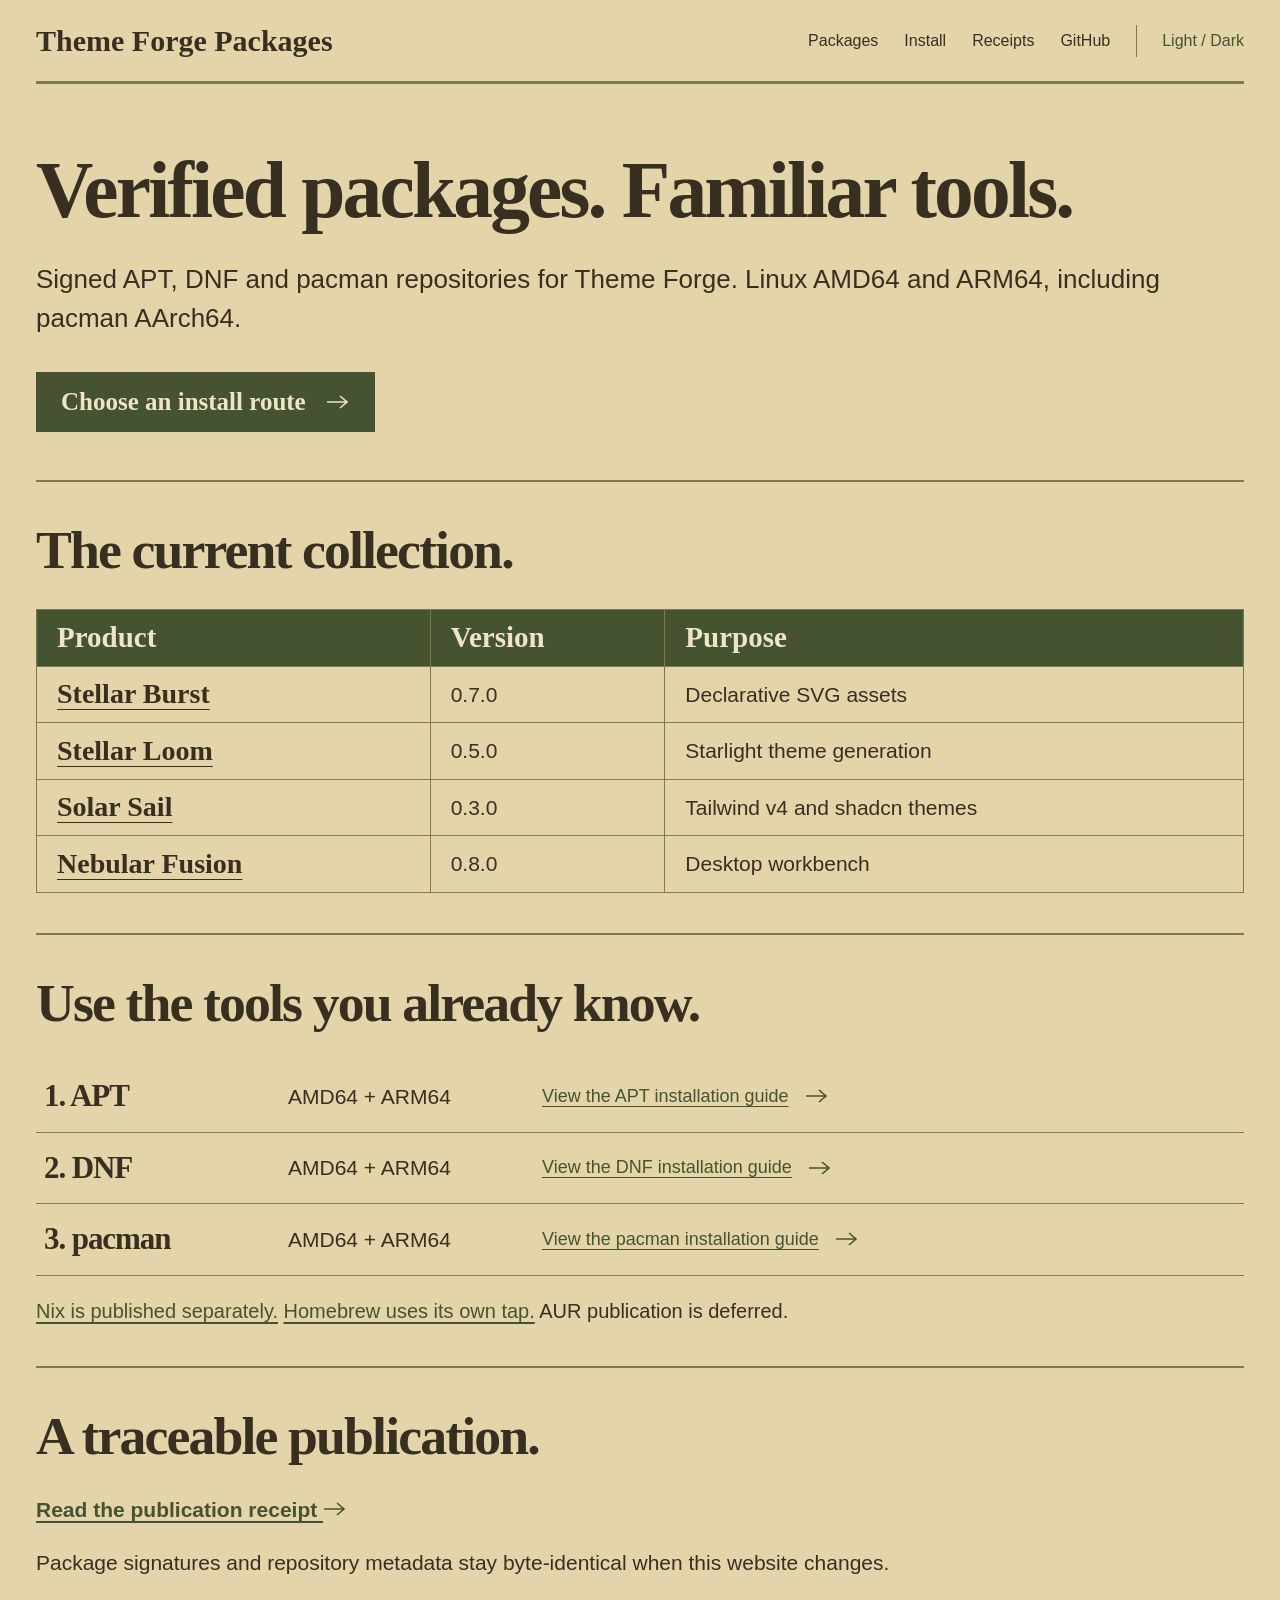
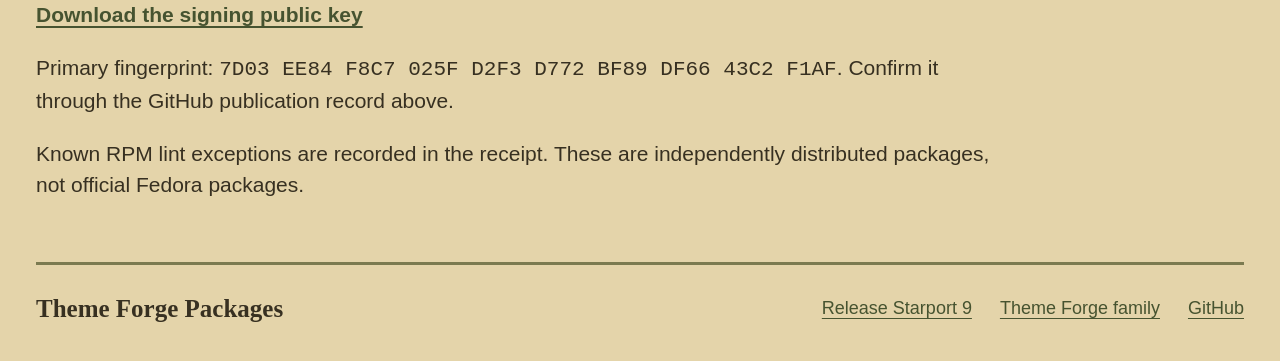
==== website/index.html @ 5fafb630 "feat(website): add a distinct project page with package preservation" ====
<!doctype html>
<html lang="en"><head><meta charset="utf-8"><meta name="viewport" content="width=device-width, initial-scale=1"><meta name="color-scheme" content="light"><title>Theme Forge Packages</title><meta name="description" content="Signed Theme Forge package repositories for both Linux architectures."><link rel="canonical" href="https://tf.rs9.knowledge-forge.ai/"><link rel="icon" href="data:,"><link rel="stylesheet" href="styles.css"><script src="main.js" defer></script></head>
<body class="packages"><a class="skip" href="#main">Skip to content</a><div class="wrap"><header><a class="wordmark" href="./">Theme Forge Packages</a><nav aria-label="Main"><a href="#packages">Packages</a><a href="#install">Install</a><a href="#receipts">Receipts</a><a href="https://github.com/Knowledge-Forge-AI/theme-forge-packages">GitHub</a><button class="mode" type="button" hidden>Light / Dark</button></nav></header><main id="main"><section class="hero"><h1>Verified packages. Familiar tools.</h1><p>Signed APT, DNF and pacman repositories for Theme Forge. Linux AMD64 and ARM64, including pacman AArch64.</p><a class="button" href="#install">Choose an install route <svg viewBox="0 0 24 16" width="24" height="16" aria-hidden="true"><path d="M1 8h20m-7-6 7 6-7 6" fill="none" stroke="currentColor" stroke-width="1.6"/></svg></a></section>
<section class="section" id="packages" aria-labelledby="collection-title"><h2 id="collection-title">The current collection.</h2><table class="collection"><thead><tr><th scope="col">Product</th><th scope="col">Version</th><th scope="col">Purpose</th></tr></thead><tbody><tr><th scope="row"><a href="https://tfsb.knowledge-forge.ai/">Stellar Burst</a></th><td>0.7.0</td><td>Declarative SVG assets</td></tr><tr><th scope="row"><a href="https://tfsl.knowledge-forge.ai/">Stellar Loom</a></th><td>0.5.0</td><td>Starlight theme generation</td></tr><tr><th scope="row"><a href="https://tfss.knowledge-forge.ai/">Solar Sail</a></th><td>0.3.0</td><td>Tailwind v4 and shadcn themes</td></tr><tr><th scope="row"><a href="https://tfnf.knowledge-forge.ai/">Nebular Fusion</a></th><td>0.8.0</td><td>Desktop workbench</td></tr></tbody></table></section>
<section class="section" id="install" aria-labelledby="install-title"><h2 id="install-title">Use the tools you already know.</h2><div class="install-row"><h3>1. APT</h3><p>AMD64 + ARM64</p><a href="https://tfnf.knowledge-forge.ai/#install">View the APT installation guide <svg viewBox="0 0 24 16" width="24" height="16" aria-hidden="true"><path d="M1 8h20m-7-6 7 6-7 6" fill="none" stroke="currentColor" stroke-width="1.6"/></svg></a></div><div class="install-row"><h3>2. DNF</h3><p>AMD64 + ARM64</p><a href="https://tfnf.knowledge-forge.ai/#install">View the DNF installation guide <svg viewBox="0 0 24 16" width="24" height="16" aria-hidden="true"><path d="M1 8h20m-7-6 7 6-7 6" fill="none" stroke="currentColor" stroke-width="1.6"/></svg></a></div><div class="install-row"><h3>3. pacman</h3><p>AMD64 + ARM64</p><a href="https://tfnf.knowledge-forge.ai/#install">View the pacman installation guide <svg viewBox="0 0 24 16" width="24" height="16" aria-hidden="true"><path d="M1 8h20m-7-6 7 6-7 6" fill="none" stroke="currentColor" stroke-width="1.6"/></svg></a></div><p class="install-note"><a href="https://github.com/Knowledge-Forge-AI/theme-forge-packages/releases/tag/nix-current-202611">Nix is published separately.</a> <a href="https://github.com/Knowledge-Forge-AI/homebrew-tap">Homebrew uses its own tap.</a> AUR publication is deferred.</p></section>
<section class="section receipt" id="receipts" aria-labelledby="receipt-title"><h2 id="receipt-title">A traceable publication.</h2><p><a href="https://github.com/Knowledge-Forge-AI/theme-forge-packages/releases/tag/packages-current-202611-nebular080">Read the publication receipt <svg viewBox="0 0 24 16" width="24" height="16" aria-hidden="true"><path d="M1 8h20m-7-6 7 6-7 6" fill="none" stroke="currentColor" stroke-width="1.6"/></svg></a></p><p>Package signatures and repository metadata stay byte-identical when this website changes.</p><p><a href="./keys/knowledge-forge-ai-packages.asc">Download the signing public key</a></p><p class="fingerprint">Primary fingerprint: <code>7D03 EE84 F8C7 025F D2F3 D772 BF89 DF66 43C2 F1AF</code>. Confirm it through the GitHub publication record above.</p><p>Known RPM lint exceptions are recorded in the receipt. These are independently distributed packages, not official Fedora packages.</p></section></main><footer><p>Theme Forge Packages</p><div><a href="https://rs9.knowledge-forge.ai/">Release Starport 9</a><a href="https://tfnf.knowledge-forge.ai/">Theme Forge family</a><a href="https://github.com/Knowledge-Forge-AI/theme-forge-packages">GitHub</a></div></footer></div></body></html>
---- website/styles.css ----
* { box-sizing: border-box; }
html { scroll-behavior: smooth; scroll-padding-top: 2rem; }
body { margin: 0; background: var(--canvas); color: var(--ink); font: 18px/1.5 var(--body); }
body.packages { --canvas: #e4d4aa; --surface: #d7c79a; --ink: #373021; --accent: #465330; --on-accent: #eee5c9; --rule: #7b7a50; --heading: Baskerville, Georgia, serif; --body: 'Trebuchet MS', Verdana, sans-serif; }
body.starport { --canvas: #c3d3df; --surface: #b2c6d4; --ink: #162b3a; --accent: #2b5a57; --on-accent: #dce9e8; --rule: #5e7e8b; --heading: 'Avenir Next Condensed', 'Franklin Gothic Medium', 'Arial Narrow', sans-serif; --body: 'Avenir Next', Avenir, system-ui, sans-serif; }
body.packages[data-mode='dark'] { --canvas: #29291f; --surface: #383929; --ink: #e4d4aa; --accent: #c0c799; --on-accent: #292f1e; --rule: #91966b; }
body.starport[data-mode='dark'] { --canvas: #14232e; --surface: #203644; --ink: #d3e0e8; --accent: #9ccac0; --on-accent: #18342f; --rule: #73939e; }
body[data-mode='light'] { color-scheme: light; }
body[data-mode='dark'] { color-scheme: dark; }
[hidden] { display: none !important; }
a { color: var(--accent); text-underline-offset: .2em; }
a:hover { text-decoration-thickness: 2px; }
a:focus-visible, button:focus-visible { outline: 3px solid var(--ink); outline-offset: 5px; }
button { font: inherit; cursor: pointer; }
.wrap { width: min(1240px, calc(100% - 72px)); margin: auto; }
.skip { position: fixed; top: -80px; left: 20px; z-index: 3; padding: 12px; background: var(--canvas); }
.skip:focus { top: 12px; }
header { display: flex; align-items: center; justify-content: space-between; gap: 28px; padding: 24px 0; border-bottom: 3px solid var(--rule); }
.wordmark { color: var(--ink); font: 700 30px/1.1 var(--heading); text-decoration: none; }
nav { display: flex; align-items: center; gap: 26px; font-size: 16px; }
nav a { color: var(--ink); text-decoration: none; }
.mode { padding: 4px 0 4px 25px; background: transparent; color: var(--accent); border: 0; border-left: 1px solid var(--rule); }
h1, h2, h3 { margin: 0; font-family: var(--heading); line-height: 1.05; letter-spacing: -.035em; overflow-wrap: break-word; }
h1 { font-size: clamp(48px, 6.2vw, 86px); }
h2 { font-size: clamp(36px, 4.2vw, 58px); margin-bottom: 30px; }
.hero { padding: 65px 0 48px; }
.hero p { font-size: 26px; max-width: 1140px; margin: 28px 0 34px; }
.button { display: inline-flex; gap: 20px; align-items: center; padding: 15px 25px; background: var(--accent); color: var(--on-accent); font: 700 25px/1.2 var(--heading); text-decoration: none; }
.section { border-top: 2px solid var(--rule); padding: 40px 0; }
.collection { width: 100%; border-collapse: collapse; font-size: 21px; }
.collection th, .collection td { text-align: left; border: 1px solid var(--rule); padding: 12px 20px; }
.collection thead { background: var(--accent); color: var(--on-accent); font: 700 29px/1.1 var(--heading); }
.collection tbody th { font: 700 28px/1.1 var(--heading); }
.collection tbody a { color: var(--ink); text-decoration-thickness: 1px; }
.install-row { display: grid; grid-template-columns: 220px 230px 1fr; gap: 24px; align-items: center; padding: 19px 8px; border-bottom: 1px solid var(--rule); }
.install-row h3 { font-size: 31px; }
.install-row p { margin: 0; font-size: 21px; }
.install-row a { display: inline-flex; align-items: center; gap: 16px; }
.install-note { font-size: 20px; margin-bottom: 0; }
.receipt p { max-width: 970px; font-size: 21px; }
.receipt a { font-weight: 700; }
footer { display: flex; flex-wrap: wrap; align-items: center; justify-content: space-between; gap: 20px; border-top: 3px solid var(--rule); padding: 30px 0 40px; }
footer p { margin: 0; font: 700 25px/1.1 var(--heading); }
footer div { display: flex; flex-wrap: wrap; gap: 28px; }
.starport header, .starport h1, .starport h2 { font-weight: 800; }
.starport .wordmark { text-transform: uppercase; font-size: 34px; }
.starport nav { font-family: ui-monospace, Menlo, Consolas, monospace; text-transform: uppercase; }
.starport .hero { display: grid; grid-template-columns: 1.3fr 1fr; gap: 42px; align-items: center; padding: 35px 0; }
.starport h1 { font-size: clamp(49px, 6.4vw, 88px); }
.starport .hero p { font-size: 24px; }
.starport .button { text-transform: uppercase; font-size: 24px; }
.route { list-style: none; padding: 0 0 0 40px; margin: 0; border-left: 1px solid var(--rule); font: 28px/1.35 ui-monospace, Menlo, Consolas, monospace; text-align: center; }
.route li { padding: 15px 0; }
.route svg { display: block; margin: 18px auto 0; }
.rail { margin: 0; }
.rail div { display: grid; grid-template-columns: 290px 1fr; gap: 30px; border-bottom: 1px solid var(--rule); padding: 18px 10px; }
.rail div:last-child { border: 0; }
.rail dt { font: 700 26px/1.25 ui-monospace, Menlo, Consolas, monospace; color: var(--accent); text-transform: uppercase; }
.rail dd { margin: 0; padding-left: 30px; border-left: 1px solid var(--rule); font-size: 23px; }
.split { display: grid; grid-template-columns: .55fr 1fr; gap: 42px; }
.split h2 { margin-bottom: 0; }
.split>div { border-left: 1px solid var(--rule); padding-left: 35px; }
.split p { font-size: 22px; margin: 0 0 20px; }
.distribution-links { display: flex; flex-wrap: wrap; gap: 14px 28px; }
.distribution-links a { font: 700 25px/1.2 var(--heading); }
.source-links { margin: 0; padding: 0; list-style: none; }
.source-links li+li { margin-top: 18px; }
.source-links a { font: 600 21px/1.2 var(--body); }
@media(max-width:1000px) {
  header { align-items: flex-start; flex-direction: column; gap: 20px; }
  nav { flex-wrap: wrap; }
  .starport .hero { grid-template-columns: 1fr 1fr; gap: 30px; }
  .hero p, .starport .hero p { font-size: 23px; }
  .install-row { grid-template-columns: 150px 190px 1fr; gap: 18px; }
  .install-row p { font-size: 18px; }
  .route { padding-left: 25px; font-size: 23px; }
  .rail div { grid-template-columns: 240px 1fr; gap: 20px; }
}
@media(max-width:700px) {
  .wrap { width: calc(100% - 40px); }
  header { padding: 22px 0; }
  .wordmark, .starport .wordmark { font-size: 27px; }
  nav { gap: 14px 20px; font-size: 14px; }
  .mode { padding-left: 0; border-left: 0; }
  .hero { padding: 40px 0; }
  h1, .starport h1 { font-size: clamp(43px, 12vw, 65px); }
  .hero p, .starport .hero p { font-size: 21px; }
  h2 { font-size: 37px; }
  .button, .starport .button { font-size: 22px; padding: 15px 19px; }
  .section { padding: 32px 0; }
  .collection { font-size: 15px; }
  .collection th, .collection td { padding: 12px 9px; }
  .collection thead { font-size: 19px; }
  .collection tbody th { font-size: 21px; }
  .install-row { grid-template-columns: 1fr; gap: 10px; padding: 20px 0; }
  .install-row h3 { font-size: 30px; }
  .receipt p, .install-note { font-size: 19px; }
  .starport .hero { grid-template-columns: 1fr; padding-top: 35px; }
  .route { border-left: 0; border-top: 1px solid var(--rule); padding: 25px 0 0; font-size: 25px; }
  .rail div { grid-template-columns: 1fr; padding-inline: 0; gap: 12px; }
  .rail dt { font-size: 23px; }
  .rail dd { border-left: 0; padding-left: 0; font-size: 20px; }
  .split { grid-template-columns: 1fr; gap: 25px; }
  .split>div { border-left: 0; padding-left: 0; }
  .split p { font-size: 20px; }
  .source-links a { font-size: 20px; }
  footer { align-items: flex-start; flex-direction: column; }
}
@media(prefers-reduced-motion:reduce) { html { scroll-behavior: auto; } }
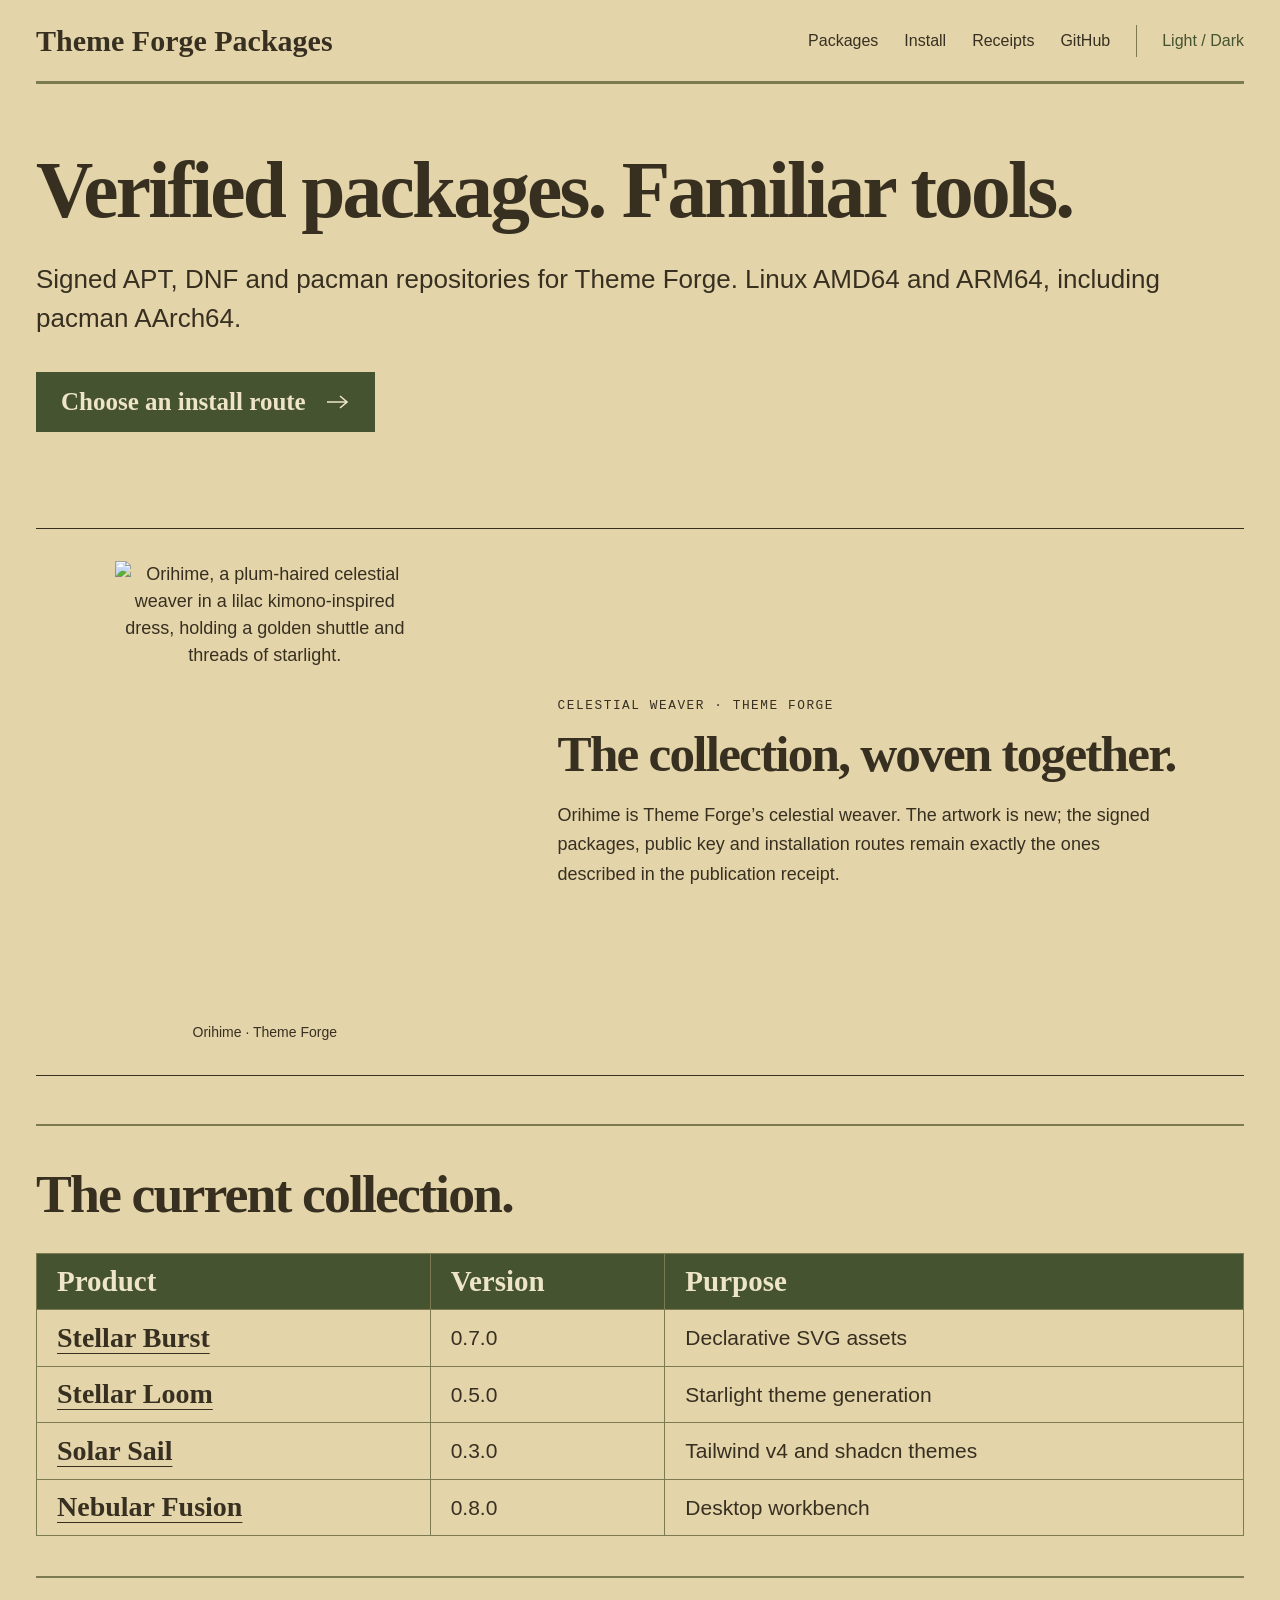
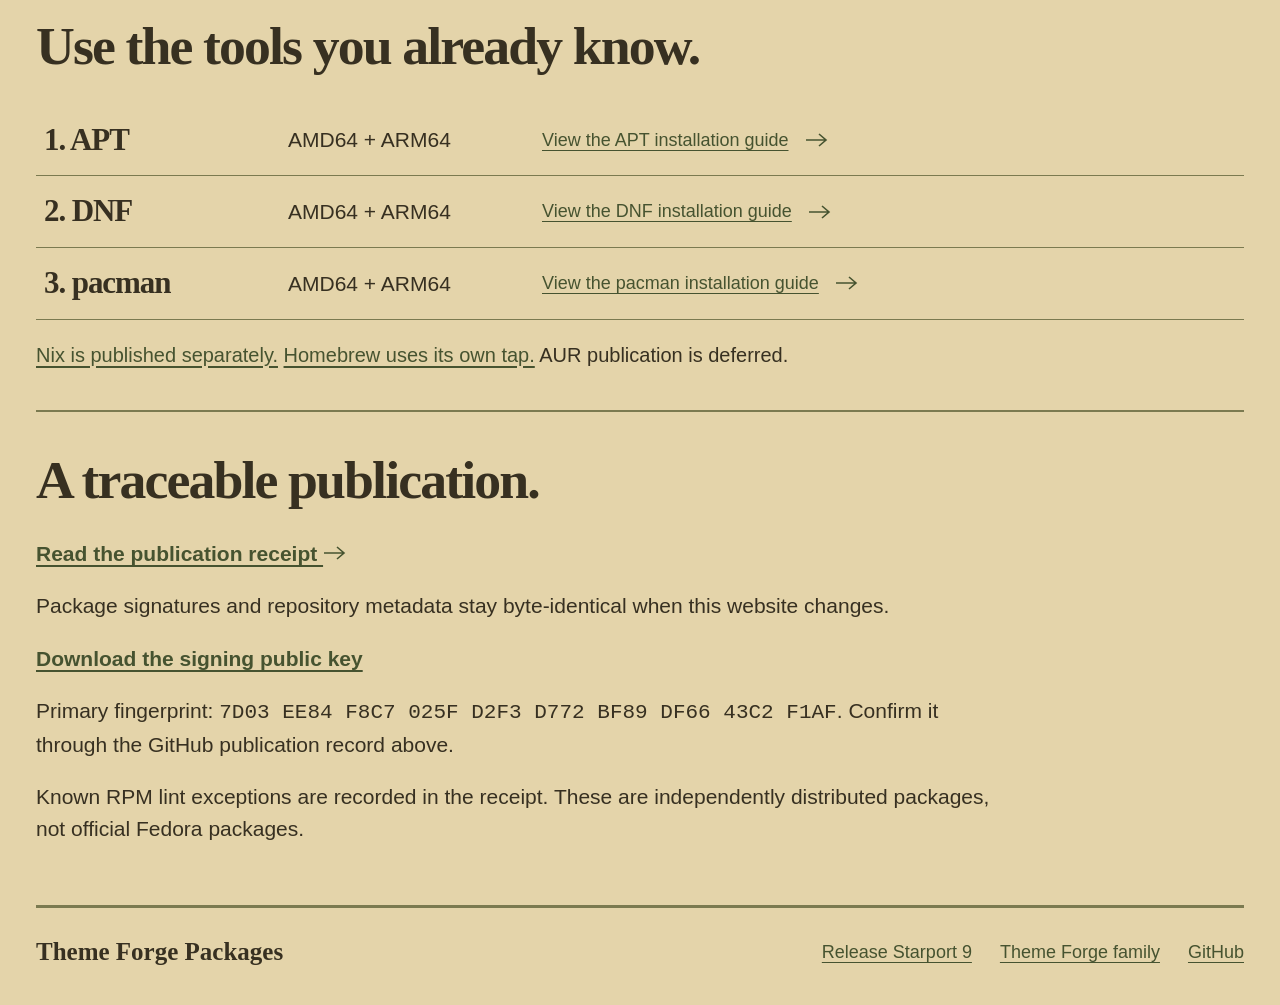
==== commit b742c7b7: "feat(website): welcome Orihime" ====
--- a/website/index.html
+++ b/website/index.html
@@ -1,6 +1,10 @@
 <!doctype html>
 <html lang="en"><head><meta charset="utf-8"><meta name="viewport" content="width=device-width, initial-scale=1"><meta name="color-scheme" content="light"><title>Theme Forge Packages</title><meta name="description" content="Signed Theme Forge package repositories for both Linux architectures."><link rel="canonical" href="https://tf.rs9.knowledge-forge.ai/"><link rel="icon" href="data:,"><link rel="stylesheet" href="styles.css"><script src="main.js" defer></script></head>
 <body class="packages"><a class="skip" href="#main">Skip to content</a><div class="wrap"><header><a class="wordmark" href="./">Theme Forge Packages</a><nav aria-label="Main"><a href="#packages">Packages</a><a href="#install">Install</a><a href="#receipts">Receipts</a><a href="https://github.com/Knowledge-Forge-AI/theme-forge-packages">GitHub</a><button class="mode" type="button" hidden>Light / Dark</button></nav></header><main id="main"><section class="hero"><h1>Verified packages. Familiar tools.</h1><p>Signed APT, DNF and pacman repositories for Theme Forge. Linux AMD64 and ARM64, including pacman AArch64.</p><a class="button" href="#install">Choose an install route <svg viewBox="0 0 24 16" width="24" height="16" aria-hidden="true"><path d="M1 8h20m-7-6 7 6-7 6" fill="none" stroke="currentColor" stroke-width="1.6"/></svg></a></section>
+<section class="project-mascot" aria-labelledby="mascot-heading">
+  <figure><img src="/orihime.webp" alt="Orihime, a plum-haired celestial weaver in a lilac kimono-inspired dress, holding a golden shuttle and threads of starlight." width="1024" height="1536" loading="lazy" decoding="async" /><figcaption>Orihime · Theme Forge</figcaption></figure>
+  <div class="mascot-copy"><p class="mascot-eyebrow">Celestial weaver · Theme Forge</p><h2 id="mascot-heading">The collection, woven together.</h2><p>Orihime is Theme Forge’s celestial weaver. The artwork is new; the signed packages, public key and installation routes remain exactly the ones described in the publication receipt.</p></div>
+</section>
 <section class="section" id="packages" aria-labelledby="collection-title"><h2 id="collection-title">The current collection.</h2><table class="collection"><thead><tr><th scope="col">Product</th><th scope="col">Version</th><th scope="col">Purpose</th></tr></thead><tbody><tr><th scope="row"><a href="https://tfsb.knowledge-forge.ai/">Stellar Burst</a></th><td>0.7.0</td><td>Declarative SVG assets</td></tr><tr><th scope="row"><a href="https://tfsl.knowledge-forge.ai/">Stellar Loom</a></th><td>0.5.0</td><td>Starlight theme generation</td></tr><tr><th scope="row"><a href="https://tfss.knowledge-forge.ai/">Solar Sail</a></th><td>0.3.0</td><td>Tailwind v4 and shadcn themes</td></tr><tr><th scope="row"><a href="https://tfnf.knowledge-forge.ai/">Nebular Fusion</a></th><td>0.8.0</td><td>Desktop workbench</td></tr></tbody></table></section>
 <section class="section" id="install" aria-labelledby="install-title"><h2 id="install-title">Use the tools you already know.</h2><div class="install-row"><h3>1. APT</h3><p>AMD64 + ARM64</p><a href="https://tfnf.knowledge-forge.ai/#install">View the APT installation guide <svg viewBox="0 0 24 16" width="24" height="16" aria-hidden="true"><path d="M1 8h20m-7-6 7 6-7 6" fill="none" stroke="currentColor" stroke-width="1.6"/></svg></a></div><div class="install-row"><h3>2. DNF</h3><p>AMD64 + ARM64</p><a href="https://tfnf.knowledge-forge.ai/#install">View the DNF installation guide <svg viewBox="0 0 24 16" width="24" height="16" aria-hidden="true"><path d="M1 8h20m-7-6 7 6-7 6" fill="none" stroke="currentColor" stroke-width="1.6"/></svg></a></div><div class="install-row"><h3>3. pacman</h3><p>AMD64 + ARM64</p><a href="https://tfnf.knowledge-forge.ai/#install">View the pacman installation guide <svg viewBox="0 0 24 16" width="24" height="16" aria-hidden="true"><path d="M1 8h20m-7-6 7 6-7 6" fill="none" stroke="currentColor" stroke-width="1.6"/></svg></a></div><p class="install-note"><a href="https://github.com/Knowledge-Forge-AI/theme-forge-packages/releases/tag/nix-current-202611">Nix is published separately.</a> <a href="https://github.com/Knowledge-Forge-AI/homebrew-tap">Homebrew uses its own tap.</a> AUR publication is deferred.</p></section>
 <section class="section receipt" id="receipts" aria-labelledby="receipt-title"><h2 id="receipt-title">A traceable publication.</h2><p><a href="https://github.com/Knowledge-Forge-AI/theme-forge-packages/releases/tag/packages-current-202611-nebular080">Read the publication receipt <svg viewBox="0 0 24 16" width="24" height="16" aria-hidden="true"><path d="M1 8h20m-7-6 7 6-7 6" fill="none" stroke="currentColor" stroke-width="1.6"/></svg></a></p><p>Package signatures and repository metadata stay byte-identical when this website changes.</p><p><a href="./keys/knowledge-forge-ai-packages.asc">Download the signing public key</a></p><p class="fingerprint">Primary fingerprint: <code>7D03 EE84 F8C7 025F D2F3 D772 BF89 DF66 43C2 F1AF</code>. Confirm it through the GitHub publication record above.</p><p>Known RPM lint exceptions are recorded in the receipt. These are independently distributed packages, not official Fedora packages.</p></section></main><footer><p>Theme Forge Packages</p><div><a href="https://rs9.knowledge-forge.ai/">Release Starport 9</a><a href="https://tfnf.knowledge-forge.ai/">Theme Forge family</a><a href="https://github.com/Knowledge-Forge-AI/theme-forge-packages">GitHub</a></div></footer></div></body></html>
--- a/website/styles.css
+++ b/website/styles.css
@@ -107,3 +107,13 @@
   footer { align-items: flex-start; flex-direction: column; }
 }
 @media(prefers-reduced-motion:reduce) { html { scroll-behavior: auto; } }
+
+/* Original project mascot: website presentation only. */
+.project-mascot { display: grid; grid-template-columns: minmax(12rem, .8fr) minmax(0, 1.2fr); align-items: center; gap: clamp(1.5rem, 5vw, 5rem); margin-block: 3rem; padding-block: 2rem; border-block: 1px solid currentColor; }
+.project-mascot figure { margin: 0; text-align: center; }
+.project-mascot img { display: block; width: auto; height: auto; max-width: 100%; max-height: 28rem; margin-inline: auto; object-fit: contain; }
+.project-mascot figcaption { margin-top: .8rem; font-size: .875rem; line-height: 1.5; }
+.project-mascot h2 { margin: 0 0 1rem; font-size: clamp(2rem, 4vw, 3.5rem); line-height: 1.1; }
+.project-mascot p { max-width: 38rem; line-height: 1.65; }
+.project-mascot .mascot-eyebrow { margin: 0 0 .75rem; font: .8rem/1.4 ui-monospace, monospace; letter-spacing: .12em; text-transform: uppercase; }
+@media (max-width: 640px) { .project-mascot { grid-template-columns: minmax(0, 1fr); gap: 1.5rem; } .project-mascot img { max-height: 22rem; } .project-mascot .mascot-copy { text-align: start; } }
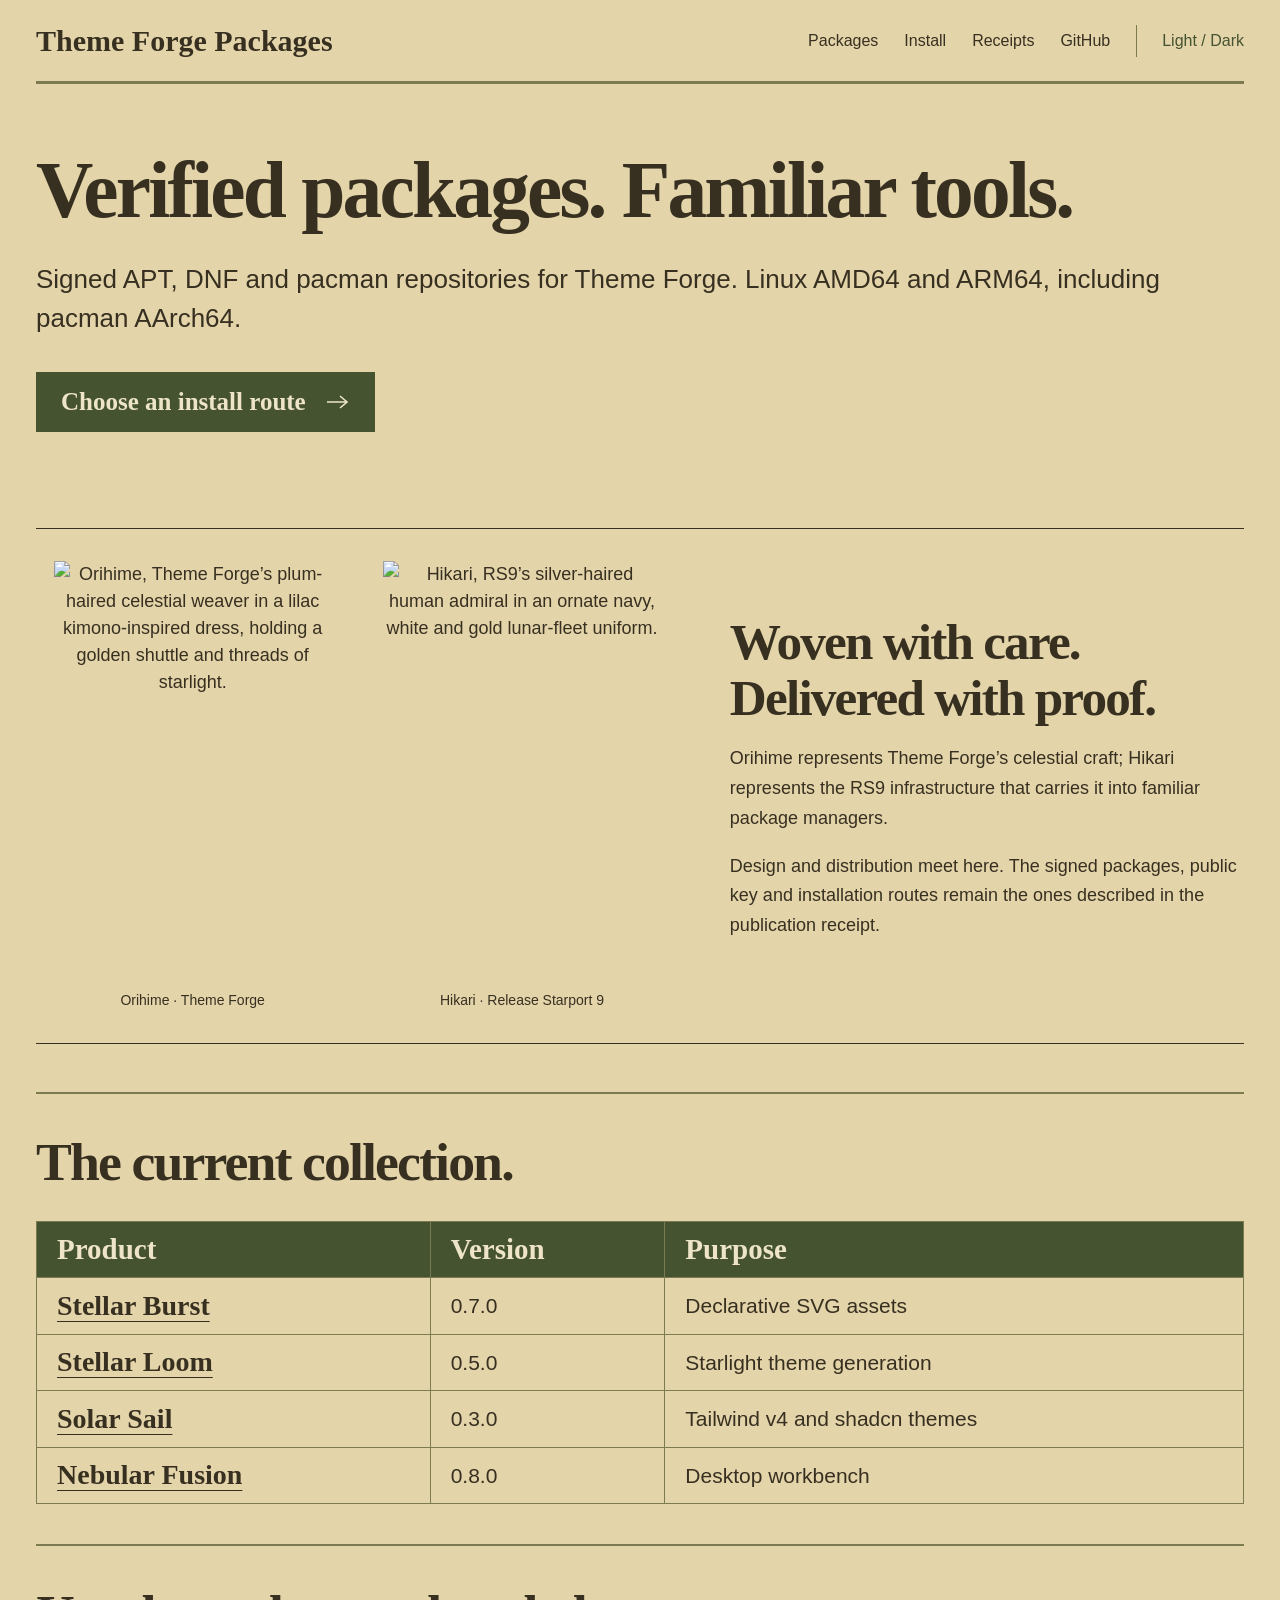
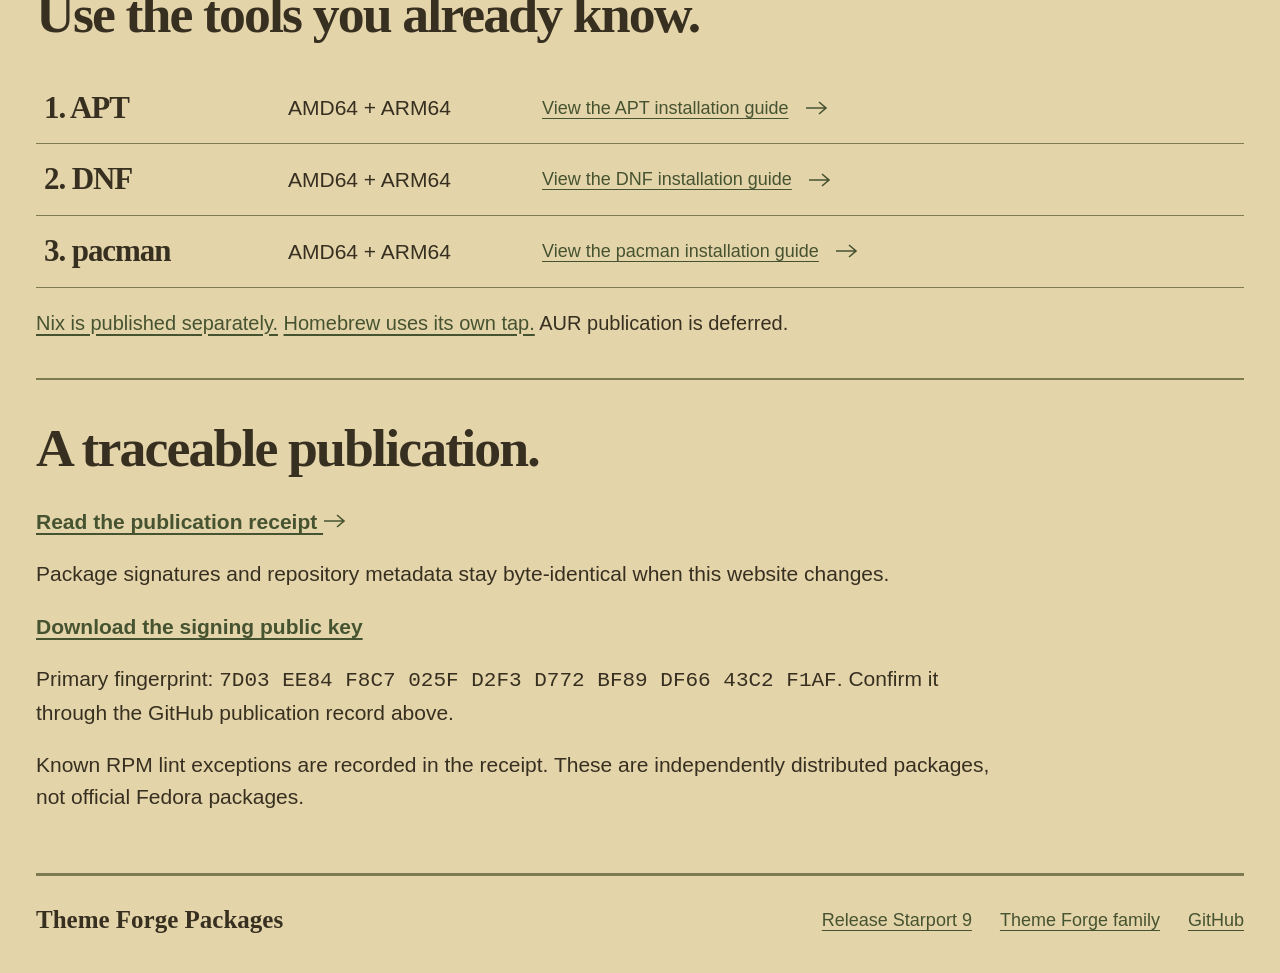
==== commit d2d72c82: "Pair Orihime and Hikari on the package website" ====
--- a/website/index.html
+++ b/website/index.html
@@ -1,9 +1,12 @@
 <!doctype html>
 <html lang="en"><head><meta charset="utf-8"><meta name="viewport" content="width=device-width, initial-scale=1"><meta name="color-scheme" content="light"><title>Theme Forge Packages</title><meta name="description" content="Signed Theme Forge package repositories for both Linux architectures."><link rel="canonical" href="https://tf.rs9.knowledge-forge.ai/"><link rel="icon" href="data:,"><link rel="stylesheet" href="styles.css"><script src="main.js" defer></script></head>
 <body class="packages"><a class="skip" href="#main">Skip to content</a><div class="wrap"><header><a class="wordmark" href="./">Theme Forge Packages</a><nav aria-label="Main"><a href="#packages">Packages</a><a href="#install">Install</a><a href="#receipts">Receipts</a><a href="https://github.com/Knowledge-Forge-AI/theme-forge-packages">GitHub</a><button class="mode" type="button" hidden>Light / Dark</button></nav></header><main id="main"><section class="hero"><h1>Verified packages. Familiar tools.</h1><p>Signed APT, DNF and pacman repositories for Theme Forge. Linux AMD64 and ARM64, including pacman AArch64.</p><a class="button" href="#install">Choose an install route <svg viewBox="0 0 24 16" width="24" height="16" aria-hidden="true"><path d="M1 8h20m-7-6 7 6-7 6" fill="none" stroke="currentColor" stroke-width="1.6"/></svg></a></section>
-<section class="project-mascot" aria-labelledby="mascot-heading">
-  <figure><img src="/orihime.webp" alt="Orihime, a plum-haired celestial weaver in a lilac kimono-inspired dress, holding a golden shuttle and threads of starlight." width="1024" height="1536" loading="lazy" decoding="async" /><figcaption>Orihime · Theme Forge</figcaption></figure>
-  <div class="mascot-copy"><p class="mascot-eyebrow">Celestial weaver · Theme Forge</p><h2 id="mascot-heading">The collection, woven together.</h2><p>Orihime is Theme Forge’s celestial weaver. The artwork is new; the signed packages, public key and installation routes remain exactly the ones described in the publication receipt.</p></div>
+<section class="project-mascot mascot-duo" aria-labelledby="mascot-heading">
+  <div class="mascot-pair">
+    <figure><img src="/orihime.webp" alt="Orihime, Theme Forge’s plum-haired celestial weaver in a lilac kimono-inspired dress, holding a golden shuttle and threads of starlight." width="1024" height="1536" loading="lazy" decoding="async"><figcaption>Orihime · Theme Forge</figcaption></figure>
+    <figure><img src="/hikari.webp" alt="Hikari, RS9’s silver-haired human admiral in an ornate navy, white and gold lunar-fleet uniform." width="1024" height="1536" loading="lazy" decoding="async"><figcaption>Hikari · Release Starport 9</figcaption></figure>
+  </div>
+  <div class="mascot-copy"><h2 id="mascot-heading">Woven with care. Delivered with proof.</h2><p>Orihime represents Theme Forge’s celestial craft; Hikari represents the RS9 infrastructure that carries it into familiar package managers.</p><p>Design and distribution meet here. The signed packages, public key and installation routes remain the ones described in the publication receipt.</p></div>
 </section>
 <section class="section" id="packages" aria-labelledby="collection-title"><h2 id="collection-title">The current collection.</h2><table class="collection"><thead><tr><th scope="col">Product</th><th scope="col">Version</th><th scope="col">Purpose</th></tr></thead><tbody><tr><th scope="row"><a href="https://tfsb.knowledge-forge.ai/">Stellar Burst</a></th><td>0.7.0</td><td>Declarative SVG assets</td></tr><tr><th scope="row"><a href="https://tfsl.knowledge-forge.ai/">Stellar Loom</a></th><td>0.5.0</td><td>Starlight theme generation</td></tr><tr><th scope="row"><a href="https://tfss.knowledge-forge.ai/">Solar Sail</a></th><td>0.3.0</td><td>Tailwind v4 and shadcn themes</td></tr><tr><th scope="row"><a href="https://tfnf.knowledge-forge.ai/">Nebular Fusion</a></th><td>0.8.0</td><td>Desktop workbench</td></tr></tbody></table></section>
 <section class="section" id="install" aria-labelledby="install-title"><h2 id="install-title">Use the tools you already know.</h2><div class="install-row"><h3>1. APT</h3><p>AMD64 + ARM64</p><a href="https://tfnf.knowledge-forge.ai/#install">View the APT installation guide <svg viewBox="0 0 24 16" width="24" height="16" aria-hidden="true"><path d="M1 8h20m-7-6 7 6-7 6" fill="none" stroke="currentColor" stroke-width="1.6"/></svg></a></div><div class="install-row"><h3>2. DNF</h3><p>AMD64 + ARM64</p><a href="https://tfnf.knowledge-forge.ai/#install">View the DNF installation guide <svg viewBox="0 0 24 16" width="24" height="16" aria-hidden="true"><path d="M1 8h20m-7-6 7 6-7 6" fill="none" stroke="currentColor" stroke-width="1.6"/></svg></a></div><div class="install-row"><h3>3. pacman</h3><p>AMD64 + ARM64</p><a href="https://tfnf.knowledge-forge.ai/#install">View the pacman installation guide <svg viewBox="0 0 24 16" width="24" height="16" aria-hidden="true"><path d="M1 8h20m-7-6 7 6-7 6" fill="none" stroke="currentColor" stroke-width="1.6"/></svg></a></div><p class="install-note"><a href="https://github.com/Knowledge-Forge-AI/theme-forge-packages/releases/tag/nix-current-202611">Nix is published separately.</a> <a href="https://github.com/Knowledge-Forge-AI/homebrew-tap">Homebrew uses its own tap.</a> AUR publication is deferred.</p></section>
--- a/website/styles.css
+++ b/website/styles.css
@@ -117,3 +117,9 @@
 .project-mascot p { max-width: 38rem; line-height: 1.65; }
 .project-mascot .mascot-eyebrow { margin: 0 0 .75rem; font: .8rem/1.4 ui-monospace, monospace; letter-spacing: .12em; text-transform: uppercase; }
 @media (max-width: 640px) { .project-mascot { grid-template-columns: minmax(0, 1fr); gap: 1.5rem; } .project-mascot img { max-height: 22rem; } .project-mascot .mascot-copy { text-align: start; } }
+
+/* Paired project and distribution mascots; preserve the established site system. */
+.mascot-duo { grid-template-columns: minmax(0, 1.25fr) minmax(0, 1fr); gap: clamp(1.5rem, 4vw, 3.5rem); }
+.mascot-pair { display: grid; grid-template-columns: minmax(0, 1fr) minmax(0, 1fr); gap: 1rem; align-items: end; }
+.mascot-pair img { max-height: 26rem; }
+@media(max-width:700px) { .mascot-duo { grid-template-columns: minmax(0, 1fr); } .mascot-pair img { max-height: 22rem; } }
